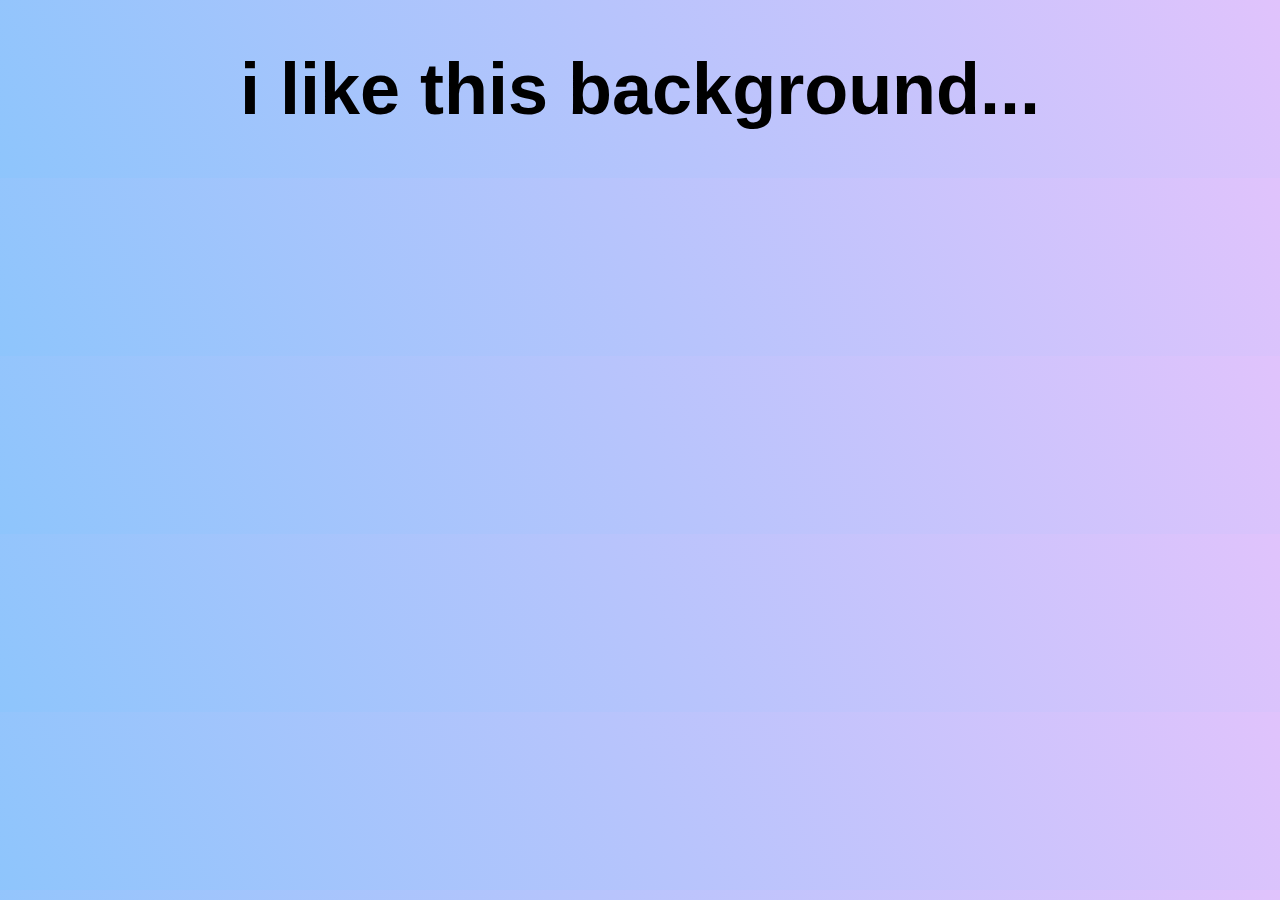
==== practice.html @ d4504dca "домашнее задание к первому уроку" ====
<!DOCTYPE html>
<html lang="en">

<head>
    <meta charset="UTF-8">
    <meta http-equiv="X-UA-Compatible" content="IE=edge">
    <meta name="viewport" content="width=device-width, initial-scale=1.0">
    <script src="code.js"></script>
    <link rel="stylesheet" href="css/styles.css">
    <title>Document</title>
</head>

<body>
    <h1>i like this background...</h1>
</body>

</html>
---- css/styles.css ----
body {
    background-color: #8EC5FC;
    background-image: linear-gradient(62deg, #8EC5FC 0%, #E0C3FC 100%);
}

h1 {
    font-family: "Konstanting", sans-serif;
    font-size: 72px;
    font-weight: 800;
    text-align: center;
}
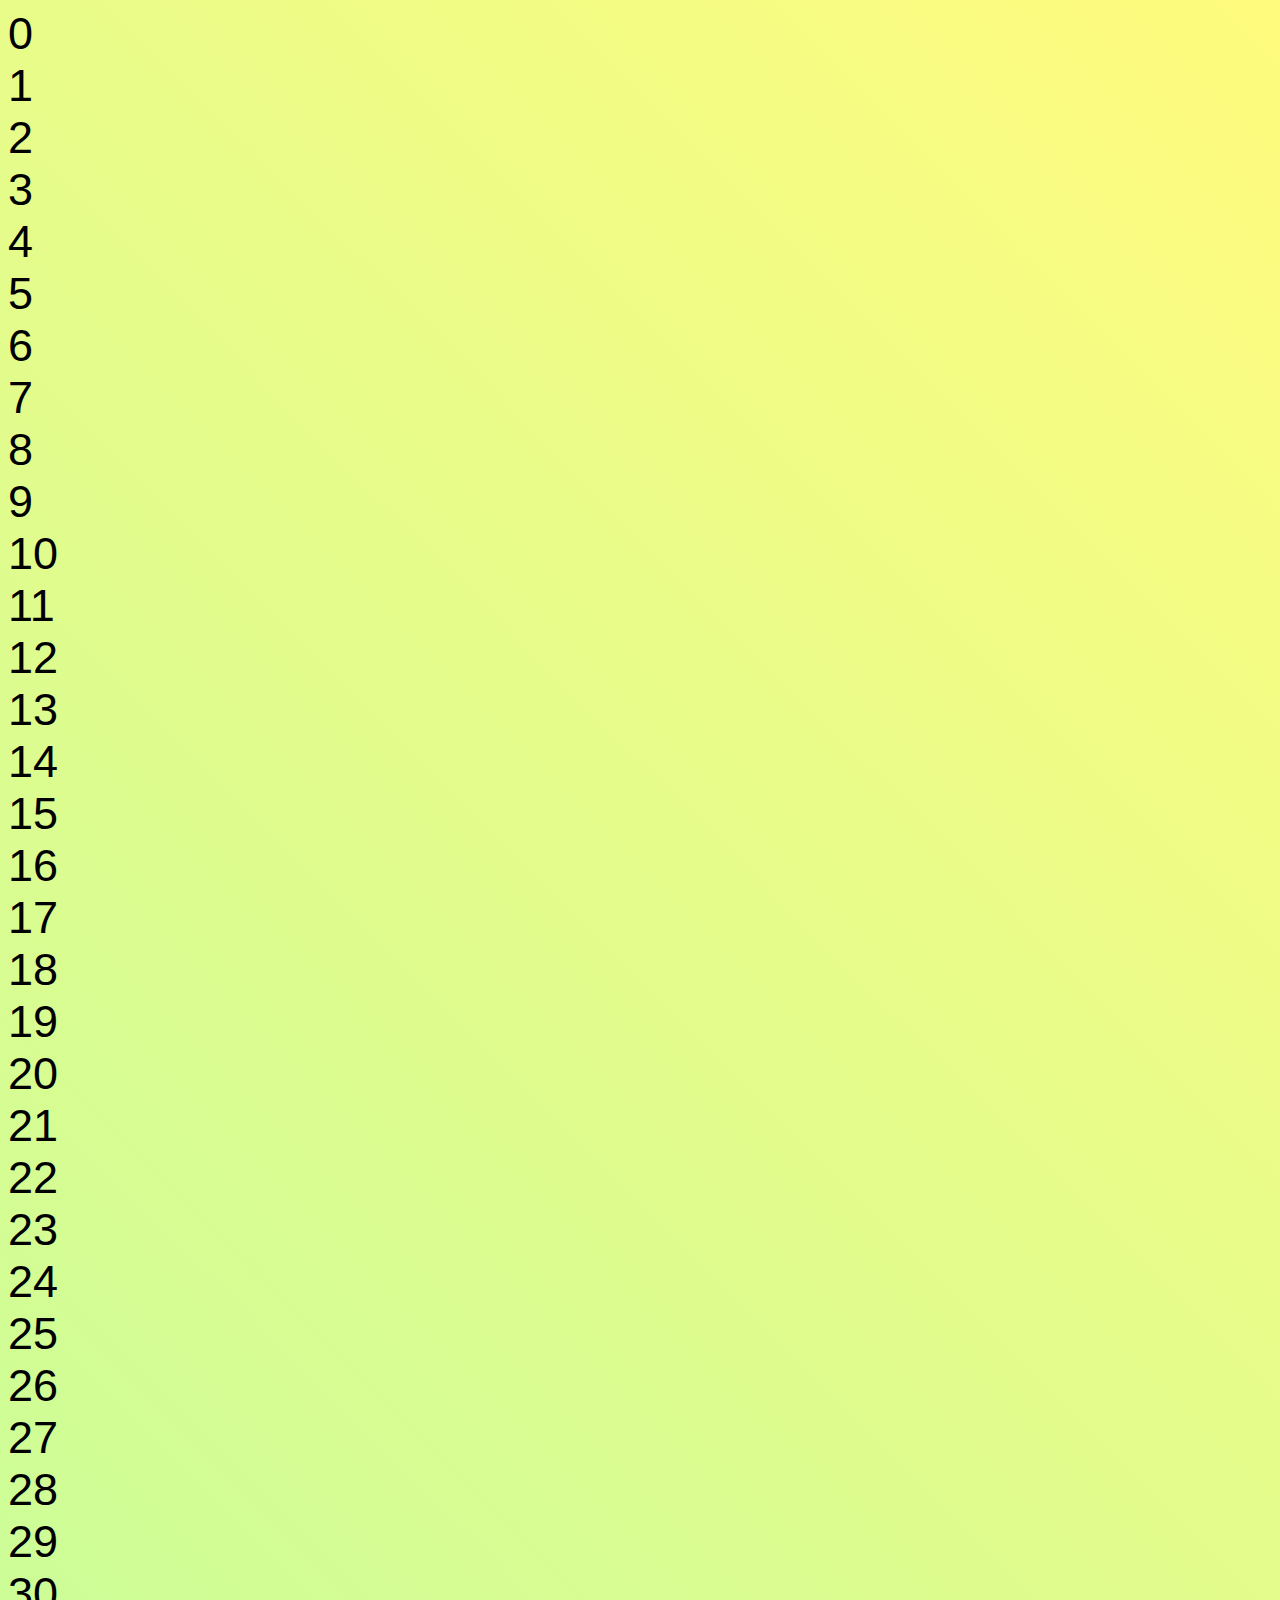
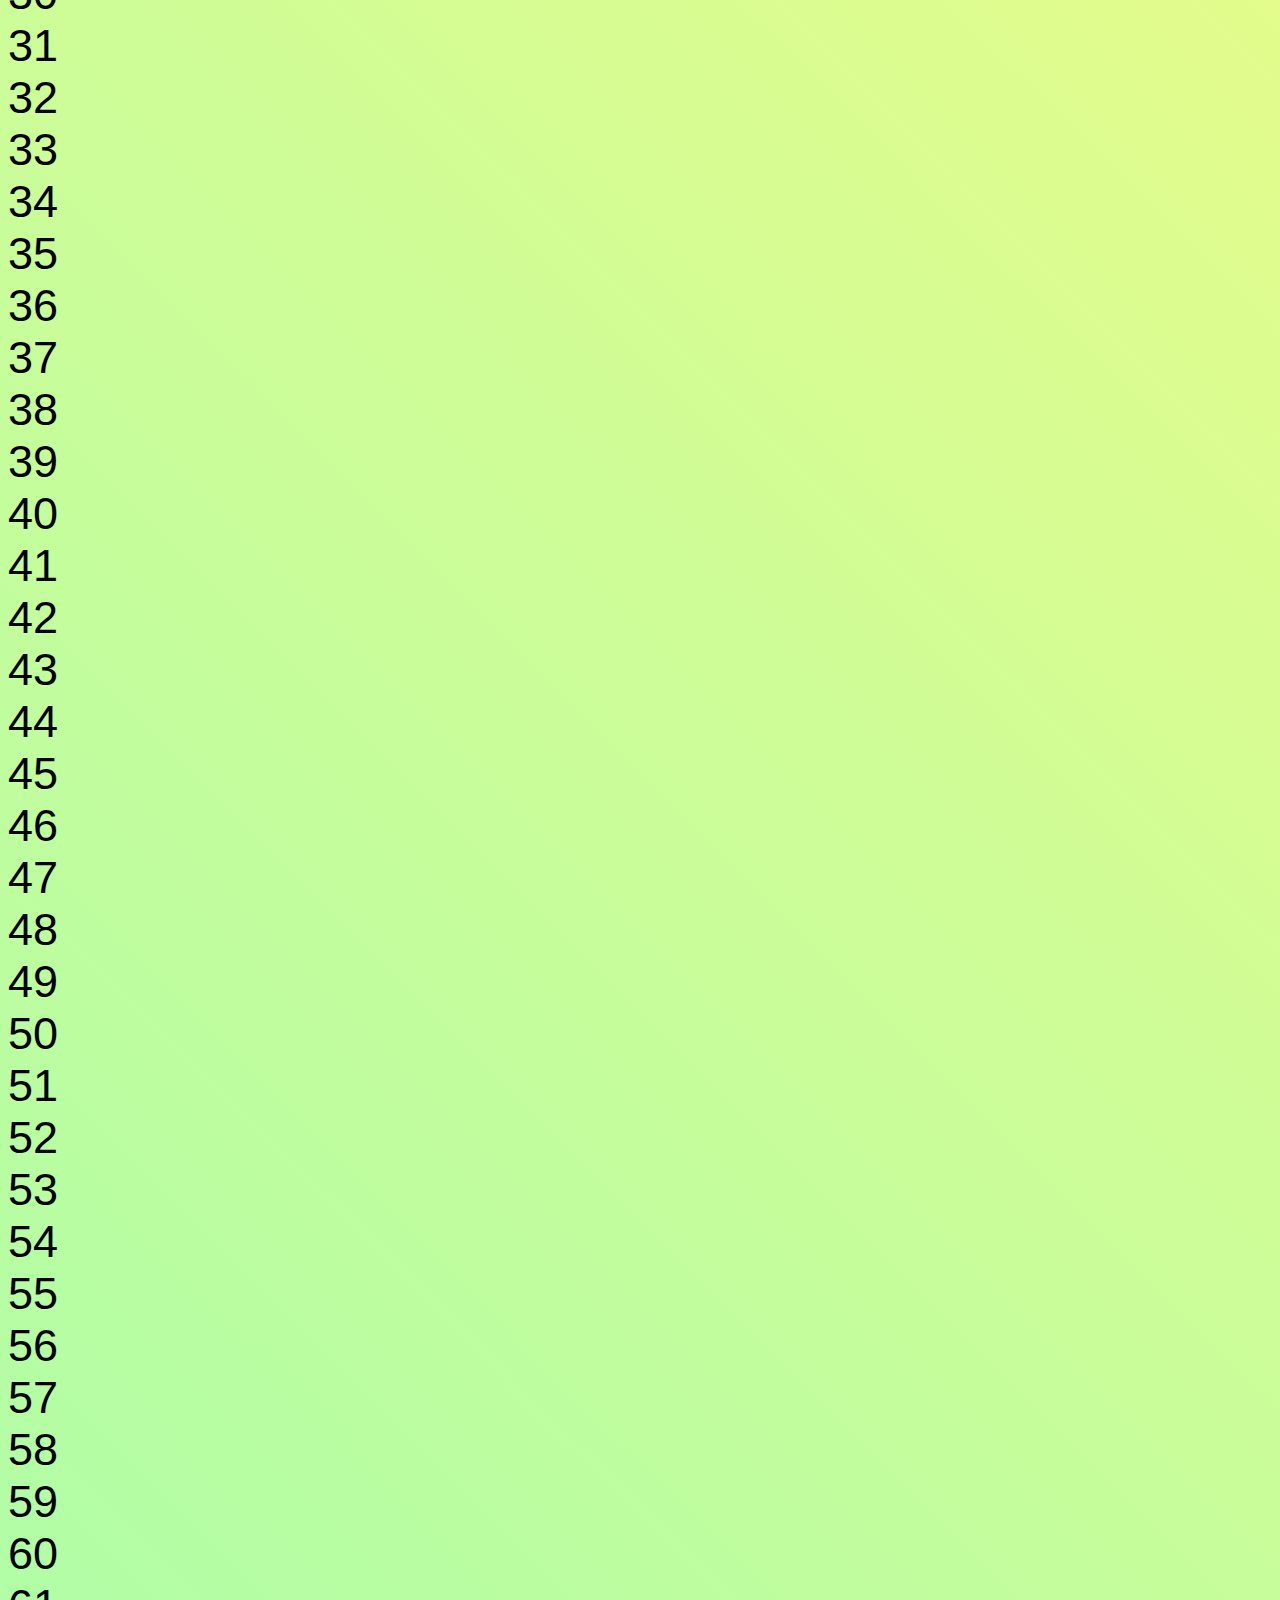
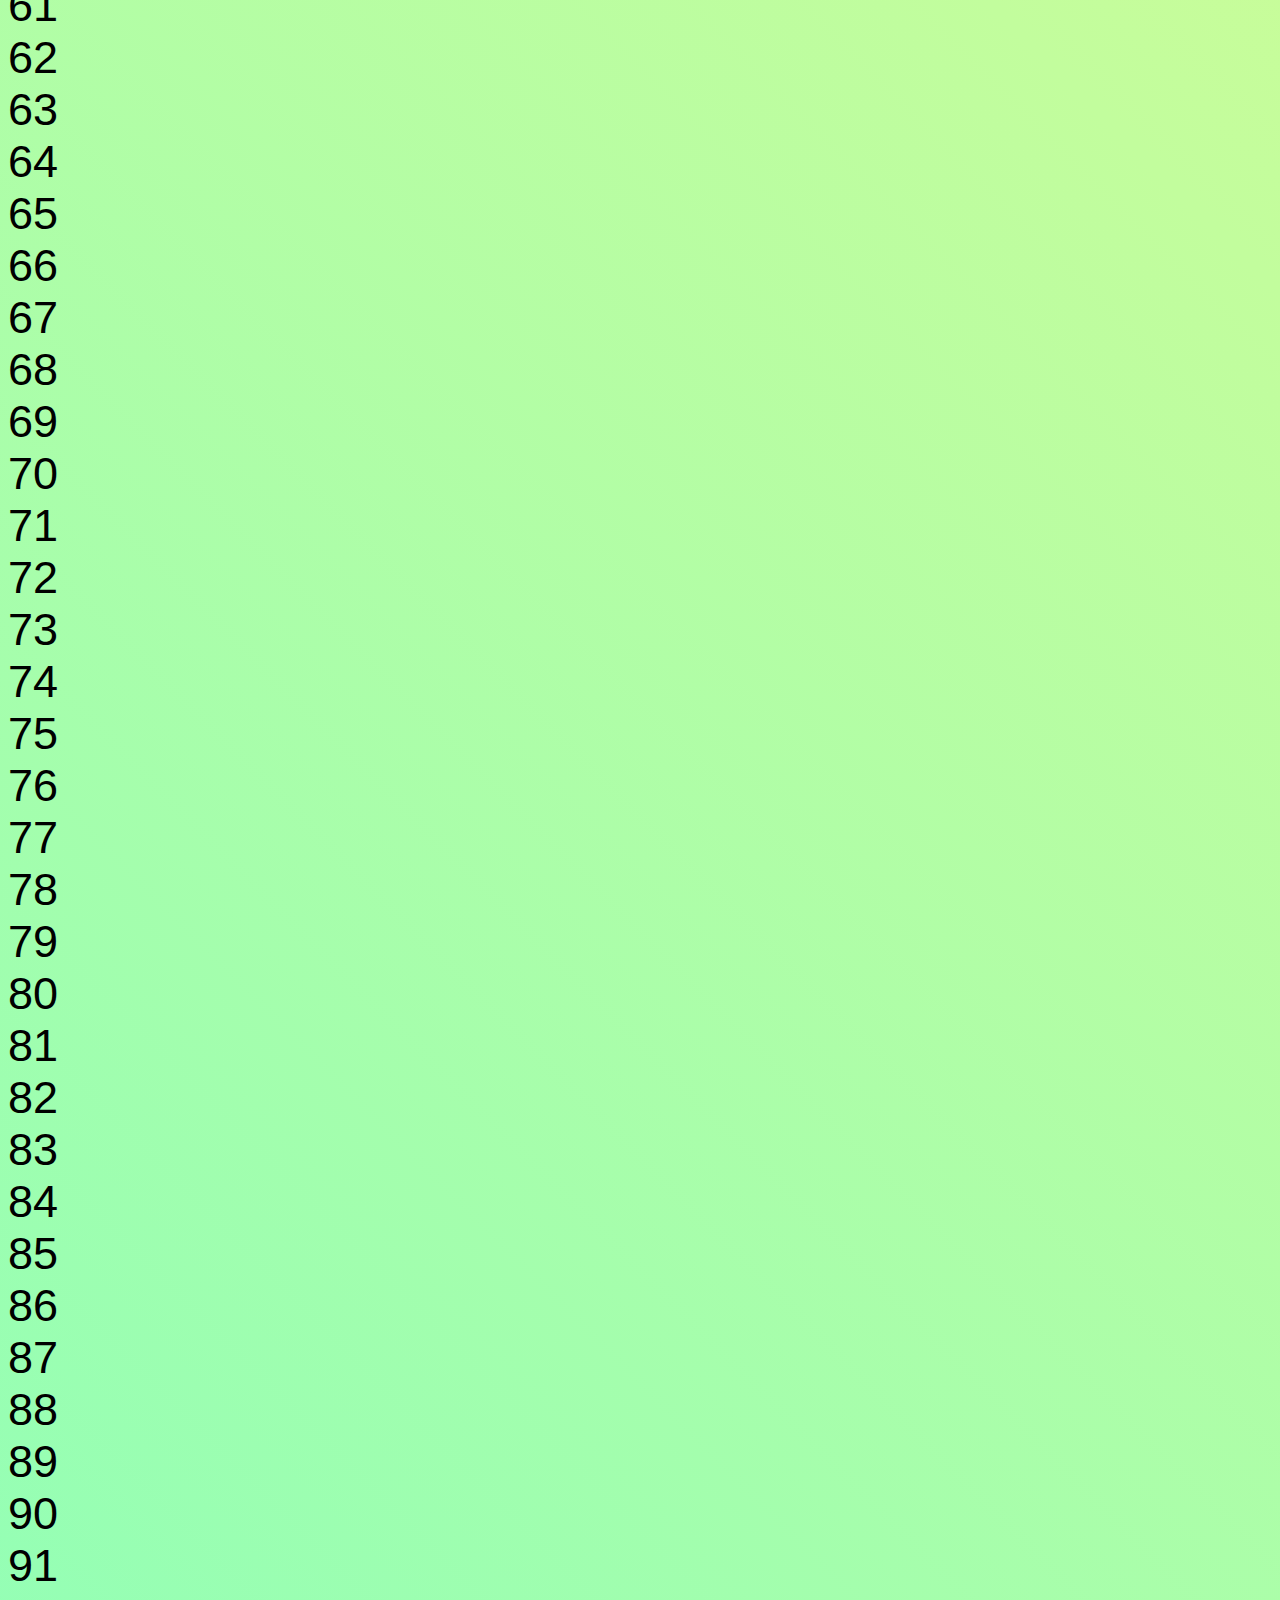
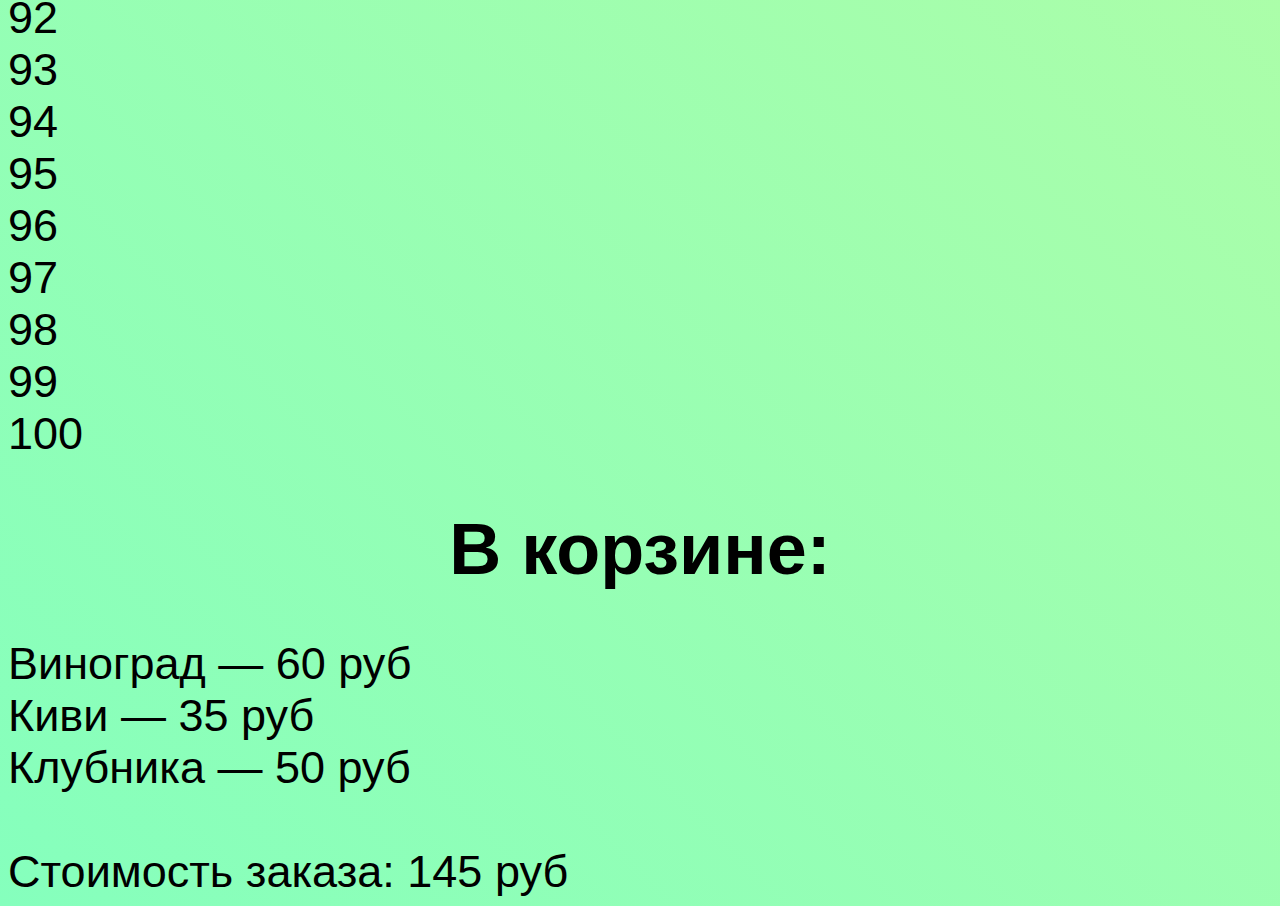
==== commit 663845f3: "Merge 5bd548a51fb8e74f550f079c5d77c10028c14a43 into 7f218d6199a45ff30f57acc1f80b88374f760160" ====
--- a/practice.html
+++ b/practice.html
@@ -5,13 +5,15 @@
     <meta charset="UTF-8">
     <meta http-equiv="X-UA-Compatible" content="IE=edge">
     <meta name="viewport" content="width=device-width, initial-scale=1.0">
-    <script src="code.js"></script>
+    <script src="js/code-lesson-1.js"></script>
+    <script src="js/code-lesson-2.js"></script>
+    <script src="js/code-lesson-3.js"></script>
     <link rel="stylesheet" href="css/styles.css">
     <title>Document</title>
 </head>
 
 <body>
-    <h1>i like this background...</h1>
+
 </body>
 
 </html>--- a/css/styles.css
+++ b/css/styles.css
@@ -1,10 +1,12 @@
 body {
-    background-color: #8EC5FC;
-    background-image: linear-gradient(62deg, #8EC5FC 0%, #E0C3FC 100%);
+    background-color: #85FFBD;
+    background-image: linear-gradient(45deg, #85FFBD 0%, #FFFB7D 100%);
+    font-family: "Arial", sans-serif;
+    font-size: 45px;
 }
 
 h1 {
-    font-family: "Konstanting", sans-serif;
+    font-family: "Arial", sans-serif;
     font-size: 72px;
     font-weight: 800;
     text-align: center;
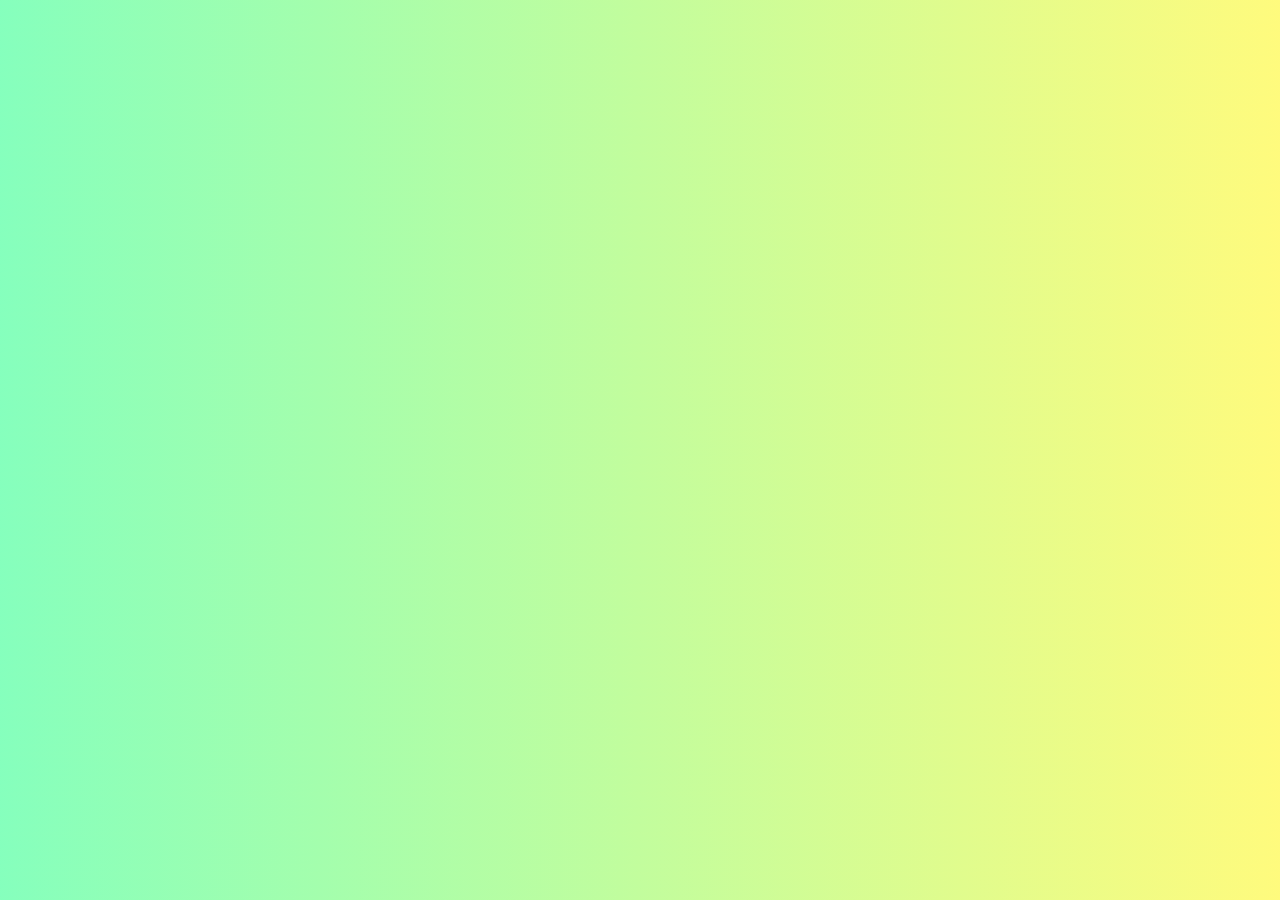
==== commit da4c0bf7: "дз к 4 уроку" ====
--- a/practice.html
+++ b/practice.html
@@ -8,6 +8,7 @@
     <script src="js/code-lesson-1.js"></script>
     <script src="js/code-lesson-2.js"></script>
     <script src="js/code-lesson-3.js"></script>
+    <script src="js/code-lesson-4.js"></script>
     <link rel="stylesheet" href="css/styles.css">
     <title>Document</title>
 </head>
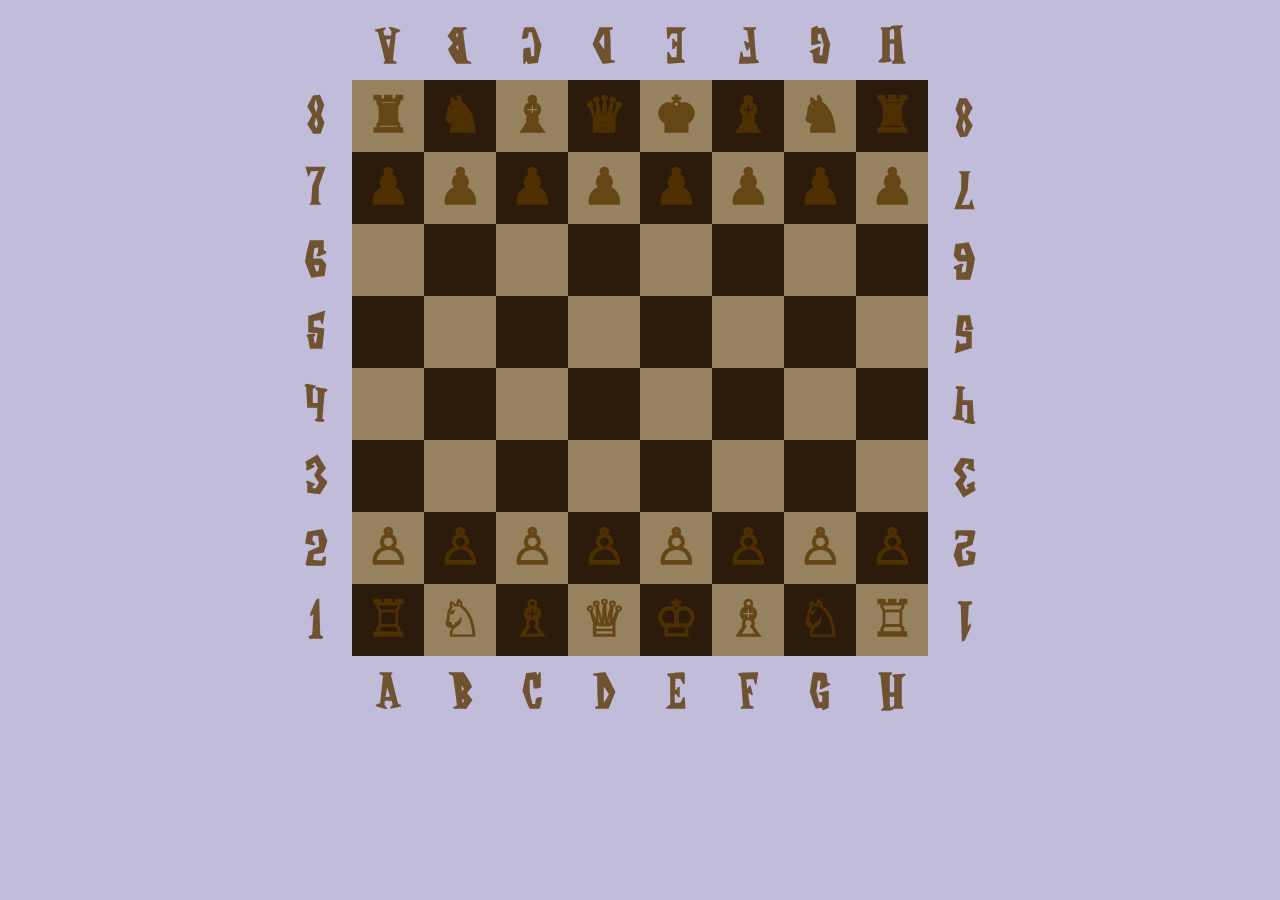
==== commit 8ec5529d: "Merge ef4a3ce57b28cf05f2c5c88b6d0271107e72669c into 7f218d6199a45ff30f57acc1f80b88374f760160" ====
--- a/practice.html
+++ b/practice.html
@@ -12,9 +12,50 @@
     <link rel="stylesheet" href="css/styles.css">
     <title>Document</title>
 </head>
+<!-- Создать функцию, генерирующую шахматную доску.  -->
 
 <body>
-
+    <div id="x"></div>
+    <script>
+        var xSize = 10,
+            ySize = 10,
+            x = document.createElement('table'),
+            lettersDidits = [
+                [' ', 'A', 'B', 'C', 'D', 'E', 'F', 'G', 'H', ' '],
+                ['8', '&#9820;', '&#9822;', '&#9821;', '&#9819;', '&#9818;', '&#9821;', '&#9822;', '&#9820;', '8'],
+                ['7', '&#9823;', '&#9823;', '&#9823;', '&#9823;', '&#9823;', '&#9823;', '&#9823;', '&#9823;', '7'],
+                ['6', ' ', ' ', ' ', ' ', ' ', ' ', ' ', ' ', '6'],
+                ['5', ' ', ' ', ' ', ' ', ' ', ' ', ' ', ' ', '5'],
+                ['4', ' ', ' ', ' ', ' ', ' ', ' ', ' ', ' ', '4'],
+                ['3', ' ', ' ', ' ', ' ', ' ', ' ', ' ', ' ', '3'],
+                ['2', '&#9817;', '&#9817;', '&#9817;', '&#9817;', '&#9817;', '&#9817;', '&#9817;', '&#9817;', '2'],
+                ['1', '&#9814;', '&#9816;', '&#9815;', '&#9813;', '&#9812;', '&#9815;', '&#9816;', '&#9814;', '1'],
+                [' ', 'A', 'B', 'C', 'D', 'E', 'F', 'G', 'H', ' ']
+            ];
+        x.style.margin = '0 auto';
+        x.style.borderSpacing = '0';
+        for (var i = 0; i < xSize; i++) {
+            var tr = document.createElement('tr');
+            for (var j = 0; j < ySize; j++) {
+                var cell = document.createElement('td');
+                if (i == 0 || j == 0 || i == xSize - 1 || j == ySize - 1) {
+                    if (j == ySize - 1 || i == 0) {
+                        cell.style.transform = 'rotate(180deg)';
+                    }
+                } else {
+                    if ((i + j) % 2 == 0) {
+                        cell.style.backgroundColor = 'rgb(150, 130, 94)';
+                    } else {
+                        cell.style.backgroundColor = '#2c1b0a';
+                    }
+                }
+                cell.innerHTML = lettersDidits[i][j];
+                tr.appendChild(cell);
+            }
+            x.append(tr);
+        }
+        document.getElementById('x').append(x);
+    </script>
 </body>
 
 </html>--- a/css/styles.css
+++ b/css/styles.css
@@ -1,13 +1,21 @@
-body {
-    background-color: #85FFBD;
-    background-image: linear-gradient(45deg, #85FFBD 0%, #FFFB7D 100%);
-    font-family: "Arial", sans-serif;
-    font-size: 45px;
+@font-face {
+    font-family: "Konstanting";
+    src: url('../fonts/Konstanting.ttf');
 }
 
-h1 {
-    font-family: "Arial", sans-serif;
-    font-size: 72px;
-    font-weight: 800;
+body {
+    background-color: #7667ae71;
+    padding: 0;
+}
+
+td {
+    width: 70px;
+    height: 70px;
+    line-height: 70px;
     text-align: center;
+    font-family: "Konstanting",
+        sans-serif;
+    font-size: 50px;
+    font-weight: 700;
+    color: #583500c6;
 }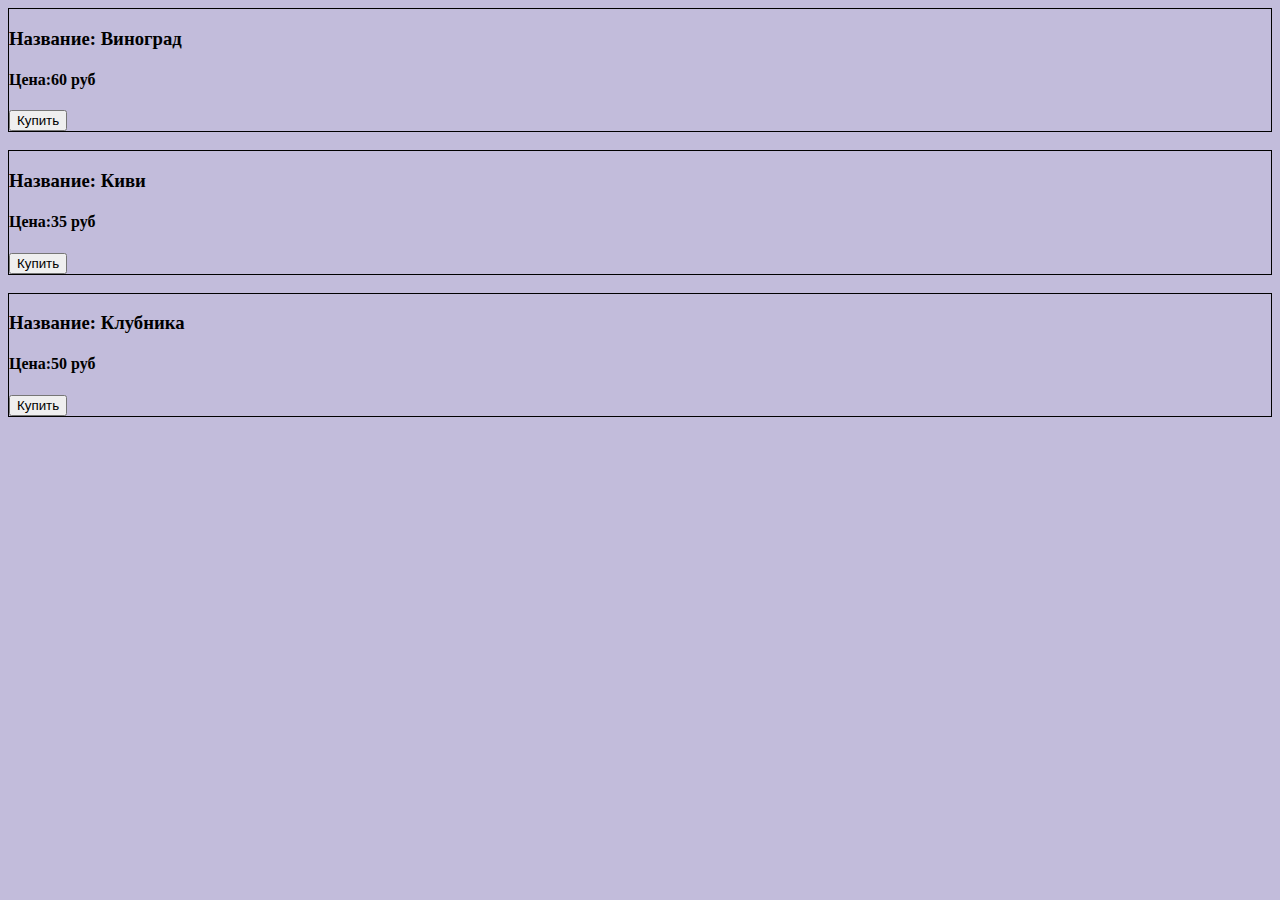
==== commit d4cca124: "дз к 6 уроку" ====
--- a/practice.html
+++ b/practice.html
@@ -9,13 +9,22 @@
     <script src="js/code-lesson-2.js"></script>
     <script src="js/code-lesson-3.js"></script>
     <script src="js/code-lesson-4.js"></script>
+
     <link rel="stylesheet" href="css/styles.css">
     <title>Document</title>
 </head>
 <!-- Создать функцию, генерирующую шахматную доску.  -->
 
 <body>
-    <div id="x"></div>
+
+<!--
+    <div><img src="smallImages/s0.jpg" width="300" height="300" id="s0"></div>
+    <div><img src="smallImages/s1.jpg" width="300" height="300" id="s1"></div>
+    <div><img src="smallImages/s2.jpg" width="300" height="300" id="s2"></div>
+-->
+    <script src="js/code-lesson-6.js"></script>
+
+    <!-- <div id="x"></div>
     <script>
         var xSize = 10,
             ySize = 10,
@@ -55,7 +64,7 @@
             x.append(tr);
         }
         document.getElementById('x').append(x);
-    </script>
+    </script> -->
 </body>
 
 </html>--- a/css/styles.css
+++ b/css/styles.css
@@ -8,7 +8,7 @@
     padding: 0;
 }
 
-td {
+ td {
     width: 70px;
     height: 70px;
     line-height: 70px;
@@ -18,4 +18,29 @@
     font-size: 50px;
     font-weight: 700;
     color: #583500c6;
+} 
+
+#s0, #s1, #s2 {
+
+}
+#b0, #b1, #b2 {
+    width: auto;
+    height: 400px;
+    float: right;
+    position: absolute;
+}
+
+#b0 {
+    top: 0;
+    left: 300px;
+}
+
+#b1 {
+    top: 300px;
+    left: 300px;
+}
+
+#b2 {
+    top: 600px;
+    left: 300px;
 }